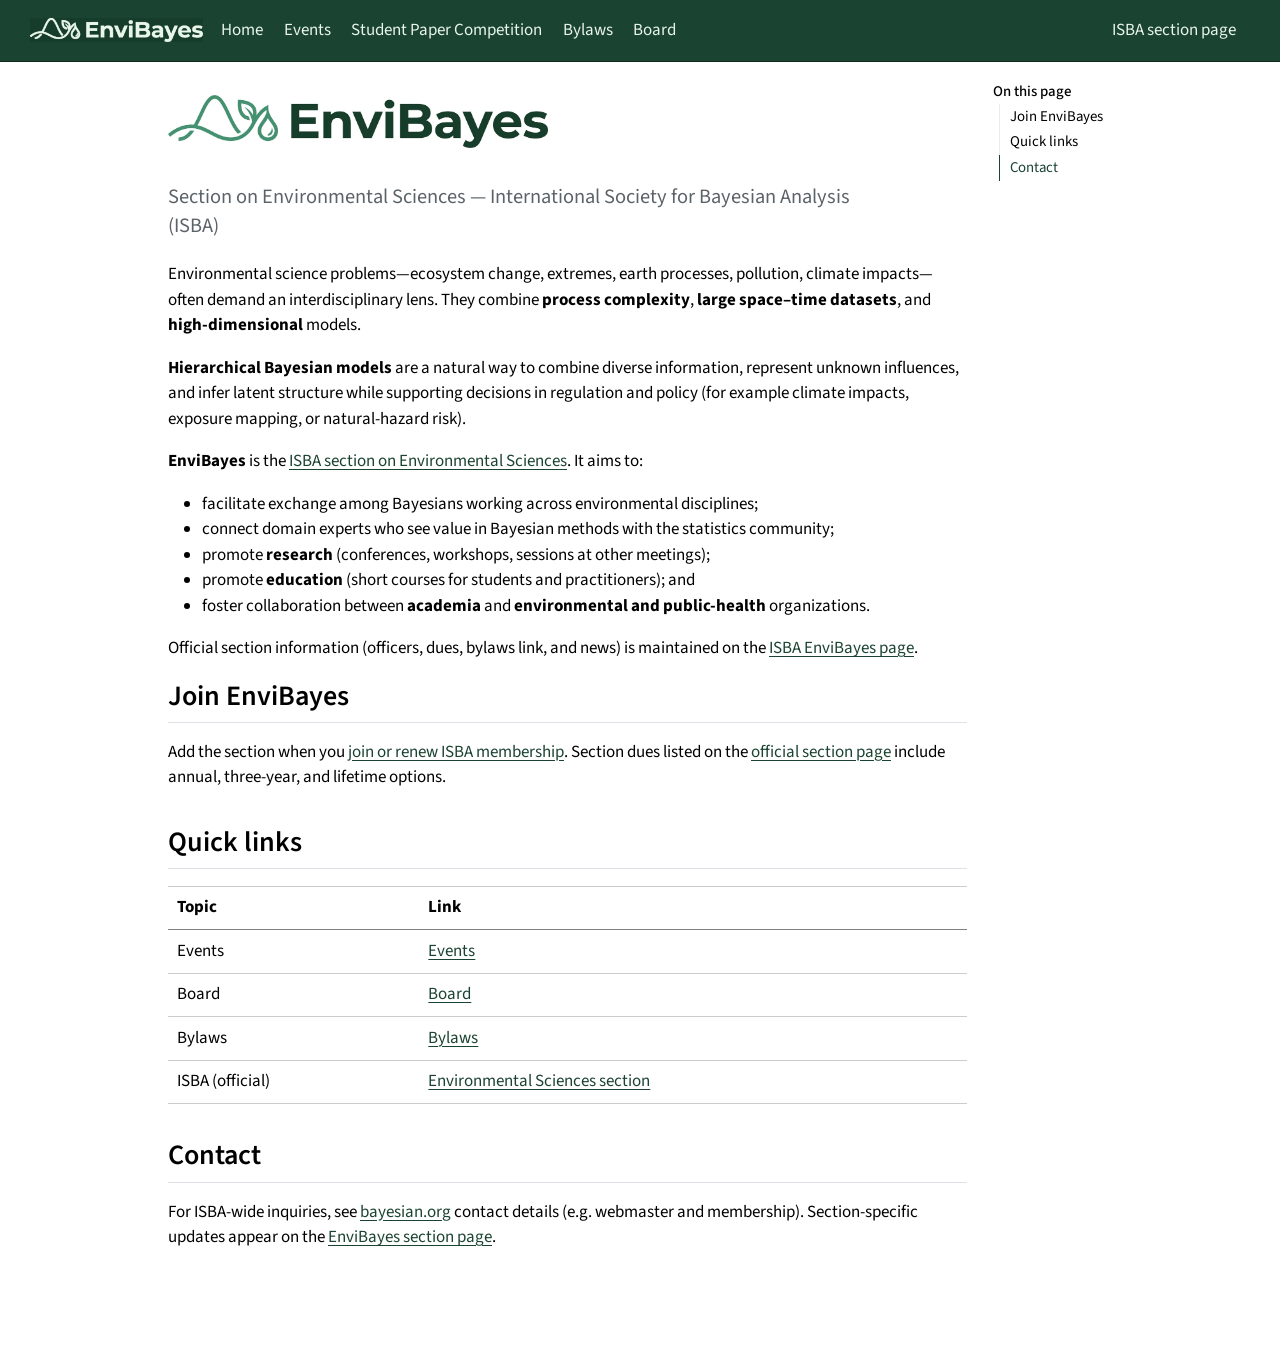
==== index.html @ 85065f36 "Built site for gh-pages" ====
<!DOCTYPE html>
<html xmlns="http://www.w3.org/1999/xhtml" lang="en" xml:lang="en"><head>

<meta charset="utf-8">
<meta name="generator" content="quarto-1.7.28">

<meta name="viewport" content="width=device-width, initial-scale=1.0, user-scalable=yes">


<title>EnviBayes</title>
<style>
code{white-space: pre-wrap;}
span.smallcaps{font-variant: small-caps;}
div.columns{display: flex; gap: min(4vw, 1.5em);}
div.column{flex: auto; overflow-x: auto;}
div.hanging-indent{margin-left: 1.5em; text-indent: -1.5em;}
ul.task-list{list-style: none;}
ul.task-list li input[type="checkbox"] {
  width: 0.8em;
  margin: 0 0.8em 0.2em -1em; /* quarto-specific, see https://github.com/quarto-dev/quarto-cli/issues/4556 */ 
  vertical-align: middle;
}
</style>


<script src="site_libs/quarto-nav/quarto-nav.js"></script>
<script src="site_libs/quarto-nav/headroom.min.js"></script>
<script src="site_libs/clipboard/clipboard.min.js"></script>
<script src="site_libs/quarto-search/autocomplete.umd.js"></script>
<script src="site_libs/quarto-search/fuse.min.js"></script>
<script src="site_libs/quarto-search/quarto-search.js"></script>
<meta name="quarto:offset" content="./">
<script src="site_libs/quarto-html/quarto.js" type="module"></script>
<script src="site_libs/quarto-html/tabsets/tabsets.js" type="module"></script>
<script src="site_libs/quarto-html/popper.min.js"></script>
<script src="site_libs/quarto-html/tippy.umd.min.js"></script>
<script src="site_libs/quarto-html/anchor.min.js"></script>
<link href="site_libs/quarto-html/tippy.css" rel="stylesheet">
<link href="site_libs/quarto-html/quarto-syntax-highlighting-b719d3d4935f2b08311a76135e2bf442.css" rel="stylesheet" id="quarto-text-highlighting-styles">
<script src="site_libs/bootstrap/bootstrap.min.js"></script>
<link href="site_libs/bootstrap/bootstrap-icons.css" rel="stylesheet">
<link href="site_libs/bootstrap/bootstrap-a365754ff682dc7c81686b15ab3c88bd.min.css" rel="stylesheet" append-hash="true" id="quarto-bootstrap" data-mode="light">
<script id="quarto-search-options" type="application/json">{
  "location": "navbar",
  "copy-button": false,
  "collapse-after": 3,
  "panel-placement": "end",
  "type": "overlay",
  "limit": 50,
  "keyboard-shortcut": [
    "f",
    "/",
    "s"
  ],
  "show-item-context": false,
  "language": {
    "search-no-results-text": "No results",
    "search-matching-documents-text": "matching documents",
    "search-copy-link-title": "Copy link to search",
    "search-hide-matches-text": "Hide additional matches",
    "search-more-match-text": "more match in this document",
    "search-more-matches-text": "more matches in this document",
    "search-clear-button-title": "Clear",
    "search-text-placeholder": "",
    "search-detached-cancel-button-title": "Cancel",
    "search-submit-button-title": "Submit",
    "search-label": "Search"
  }
}</script>


</head>

<body class="nav-fixed page-home-logo quarto-light">

<div id="quarto-search-results"></div>
  <header id="quarto-header" class="headroom fixed-top">
    <nav class="navbar navbar-expand-lg " data-bs-theme="dark">
      <div class="navbar-container container-fluid">
      <div class="navbar-brand-container mx-auto">
    <a href="./index.html" class="navbar-brand navbar-brand-logo">
    <img src="./EnviBayes_Logo_navbar.png" alt="EnviBayes" class="navbar-logo">
    </a>
  </div>
            <div id="quarto-search" class="" title="Search"></div>
          <button class="navbar-toggler" type="button" data-bs-toggle="collapse" data-bs-target="#navbarCollapse" aria-controls="navbarCollapse" role="menu" aria-expanded="false" aria-label="Toggle navigation" onclick="if (window.quartoToggleHeadroom) { window.quartoToggleHeadroom(); }">
  <span class="navbar-toggler-icon"></span>
</button>
          <div class="collapse navbar-collapse" id="navbarCollapse">
            <ul class="navbar-nav navbar-nav-scroll me-auto">
  <li class="nav-item">
    <a class="nav-link active" href="./index.html" aria-current="page"> 
<span class="menu-text">Home</span></a>
  </li>  
  <li class="nav-item">
    <a class="nav-link" href="./events.html"> 
<span class="menu-text">Events</span></a>
  </li>  
  <li class="nav-item">
    <a class="nav-link" href="./student-paper-competition.html"> 
<span class="menu-text">Student Paper Competition</span></a>
  </li>  
  <li class="nav-item">
    <a class="nav-link" href="./bylaws.html"> 
<span class="menu-text">Bylaws</span></a>
  </li>  
  <li class="nav-item">
    <a class="nav-link" href="./board.html"> 
<span class="menu-text">Board</span></a>
  </li>  
</ul>
            <ul class="navbar-nav navbar-nav-scroll ms-auto">
  <li class="nav-item">
    <a class="nav-link" href="https://bayesian.org/sectionschapters/environmental-sciences/"> <i class="bi bi-globe" role="img">
</i> 
<span class="menu-text">ISBA section page</span></a>
  </li>  
</ul>
          </div> <!-- /navcollapse -->
            <div class="quarto-navbar-tools">
</div>
      </div> <!-- /container-fluid -->
    </nav>
</header>
<!-- content -->
<div id="quarto-content" class="quarto-container page-columns page-rows-contents page-layout-article page-navbar">
<!-- sidebar -->
<!-- margin-sidebar -->
    <div id="quarto-margin-sidebar" class="sidebar margin-sidebar">
        <nav id="TOC" role="doc-toc" class="toc-active">
    <h2 id="toc-title">On this page</h2>
   
  <ul>
  <li><a href="#join-envibayes" id="toc-join-envibayes" class="nav-link active" data-scroll-target="#join-envibayes">Join EnviBayes</a></li>
  <li><a href="#quick-links" id="toc-quick-links" class="nav-link" data-scroll-target="#quick-links">Quick links</a></li>
  <li><a href="#contact" id="toc-contact" class="nav-link" data-scroll-target="#contact">Contact</a></li>
  </ul>
</nav>
    </div>
<!-- main -->
<main class="content" id="quarto-document-content">

<header id="title-block-header" class="quarto-title-block default">
<div class="quarto-title">
<h1 class="title">EnviBayes</h1>
</div>



<div class="quarto-title-meta">

    
  
    
  </div>
  


</header>


<div class="quarto-figure quarto-figure-left">
<figure class="figure">
<p><img src="EnviBayes_Logo.png" class="img-fluid quarto-figure quarto-figure-left figure-img" alt="EnviBayes" width="380"></p>
</figure>
</div>
<h1 class="visually-hidden">
EnviBayes
</h1>
<div class="home-subtitle">
<p>Section on Environmental Sciences — International Society for Bayesian Analysis (ISBA)</p>
</div>
<p>Environmental science problems—ecosystem change, extremes, earth processes, pollution, climate impacts—often demand an interdisciplinary lens. They combine <strong>process complexity</strong>, <strong>large space–time datasets</strong>, and <strong>high-dimensional</strong> models.</p>
<p><strong>Hierarchical Bayesian models</strong> are a natural way to combine diverse information, represent unknown influences, and infer latent structure while supporting decisions in regulation and policy (for example climate impacts, exposure mapping, or natural-hazard risk).</p>
<p><strong>EnviBayes</strong> is the <a href="https://bayesian.org/sectionschapters/environmental-sciences/">ISBA section on Environmental Sciences</a>. It aims to:</p>
<ul>
<li>facilitate exchange among Bayesians working across environmental disciplines;</li>
<li>connect domain experts who see value in Bayesian methods with the statistics community;</li>
<li>promote <strong>research</strong> (conferences, workshops, sessions at other meetings);</li>
<li>promote <strong>education</strong> (short courses for students and practitioners); and</li>
<li>foster collaboration between <strong>academia</strong> and <strong>environmental and public-health</strong> organizations.</li>
</ul>
<p>Official section information (officers, dues, bylaws link, and news) is maintained on the <a href="https://bayesian.org/sectionschapters/environmental-sciences/">ISBA EnviBayes page</a>.</p>
<section id="join-envibayes" class="level2">
<h2 class="anchored" data-anchor-id="join-envibayes">Join EnviBayes</h2>
<p>Add the section when you <a href="https://bayesian.org/membership-2/joinrenew/">join or renew ISBA membership</a>. Section dues listed on the <a href="https://bayesian.org/sectionschapters/environmental-sciences/">official section page</a> include annual, three-year, and lifetime options.</p>
</section>
<section id="quick-links" class="level2">
<h2 class="anchored" data-anchor-id="quick-links">Quick links</h2>
<table class="caption-top table">
<thead>
<tr class="header">
<th>Topic</th>
<th>Link</th>
</tr>
</thead>
<tbody>
<tr class="odd">
<td>Events</td>
<td><a href="./events.html">Events</a></td>
</tr>
<tr class="even">
<td>Board</td>
<td><a href="./board.html">Board</a></td>
</tr>
<tr class="odd">
<td>Bylaws</td>
<td><a href="./bylaws.html">Bylaws</a></td>
</tr>
<tr class="even">
<td>ISBA (official)</td>
<td><a href="https://bayesian.org/sectionschapters/environmental-sciences/">Environmental Sciences section</a></td>
</tr>
</tbody>
</table>
</section>
<section id="contact" class="level2">
<h2 class="anchored" data-anchor-id="contact">Contact</h2>
<p>For ISBA-wide inquiries, see <a href="https://bayesian.org/">bayesian.org</a> contact details (e.g.&nbsp;webmaster and membership). Section-specific updates appear on the <a href="https://bayesian.org/sectionschapters/environmental-sciences/">EnviBayes section page</a>.</p>


</section>

</main> <!-- /main -->
<script id="quarto-html-after-body" type="application/javascript">
  window.document.addEventListener("DOMContentLoaded", function (event) {
    const icon = "";
    const anchorJS = new window.AnchorJS();
    anchorJS.options = {
      placement: 'right',
      icon: icon
    };
    anchorJS.add('.anchored');
    const isCodeAnnotation = (el) => {
      for (const clz of el.classList) {
        if (clz.startsWith('code-annotation-')) {                     
          return true;
        }
      }
      return false;
    }
    const onCopySuccess = function(e) {
      // button target
      const button = e.trigger;
      // don't keep focus
      button.blur();
      // flash "checked"
      button.classList.add('code-copy-button-checked');
      var currentTitle = button.getAttribute("title");
      button.setAttribute("title", "Copied!");
      let tooltip;
      if (window.bootstrap) {
        button.setAttribute("data-bs-toggle", "tooltip");
        button.setAttribute("data-bs-placement", "left");
        button.setAttribute("data-bs-title", "Copied!");
        tooltip = new bootstrap.Tooltip(button, 
          { trigger: "manual", 
            customClass: "code-copy-button-tooltip",
            offset: [0, -8]});
        tooltip.show();    
      }
      setTimeout(function() {
        if (tooltip) {
          tooltip.hide();
          button.removeAttribute("data-bs-title");
          button.removeAttribute("data-bs-toggle");
          button.removeAttribute("data-bs-placement");
        }
        button.setAttribute("title", currentTitle);
        button.classList.remove('code-copy-button-checked');
      }, 1000);
      // clear code selection
      e.clearSelection();
    }
    const getTextToCopy = function(trigger) {
        const codeEl = trigger.previousElementSibling.cloneNode(true);
        for (const childEl of codeEl.children) {
          if (isCodeAnnotation(childEl)) {
            childEl.remove();
          }
        }
        return codeEl.innerText;
    }
    const clipboard = new window.ClipboardJS('.code-copy-button:not([data-in-quarto-modal])', {
      text: getTextToCopy
    });
    clipboard.on('success', onCopySuccess);
    if (window.document.getElementById('quarto-embedded-source-code-modal')) {
      const clipboardModal = new window.ClipboardJS('.code-copy-button[data-in-quarto-modal]', {
        text: getTextToCopy,
        container: window.document.getElementById('quarto-embedded-source-code-modal')
      });
      clipboardModal.on('success', onCopySuccess);
    }
      var localhostRegex = new RegExp(/^(?:http|https):\/\/localhost\:?[0-9]*\//);
      var mailtoRegex = new RegExp(/^mailto:/);
        var filterRegex = new RegExp('/' + window.location.host + '/');
      var isInternal = (href) => {
          return filterRegex.test(href) || localhostRegex.test(href) || mailtoRegex.test(href);
      }
      // Inspect non-navigation links and adorn them if external
     var links = window.document.querySelectorAll('a[href]:not(.nav-link):not(.navbar-brand):not(.toc-action):not(.sidebar-link):not(.sidebar-item-toggle):not(.pagination-link):not(.no-external):not([aria-hidden]):not(.dropdown-item):not(.quarto-navigation-tool):not(.about-link)');
      for (var i=0; i<links.length; i++) {
        const link = links[i];
        if (!isInternal(link.href)) {
          // undo the damage that might have been done by quarto-nav.js in the case of
          // links that we want to consider external
          if (link.dataset.originalHref !== undefined) {
            link.href = link.dataset.originalHref;
          }
            // target, if specified
            link.setAttribute("target", "_blank");
            if (link.getAttribute("rel") === null) {
              link.setAttribute("rel", "noopener");
            }
        }
      }
    function tippyHover(el, contentFn, onTriggerFn, onUntriggerFn) {
      const config = {
        allowHTML: true,
        maxWidth: 500,
        delay: 100,
        arrow: false,
        appendTo: function(el) {
            return el.parentElement;
        },
        interactive: true,
        interactiveBorder: 10,
        theme: 'quarto',
        placement: 'bottom-start',
      };
      if (contentFn) {
        config.content = contentFn;
      }
      if (onTriggerFn) {
        config.onTrigger = onTriggerFn;
      }
      if (onUntriggerFn) {
        config.onUntrigger = onUntriggerFn;
      }
      window.tippy(el, config); 
    }
    const noterefs = window.document.querySelectorAll('a[role="doc-noteref"]');
    for (var i=0; i<noterefs.length; i++) {
      const ref = noterefs[i];
      tippyHover(ref, function() {
        // use id or data attribute instead here
        let href = ref.getAttribute('data-footnote-href') || ref.getAttribute('href');
        try { href = new URL(href).hash; } catch {}
        const id = href.replace(/^#\/?/, "");
        const note = window.document.getElementById(id);
        if (note) {
          return note.innerHTML;
        } else {
          return "";
        }
      });
    }
    const xrefs = window.document.querySelectorAll('a.quarto-xref');
    const processXRef = (id, note) => {
      // Strip column container classes
      const stripColumnClz = (el) => {
        el.classList.remove("page-full", "page-columns");
        if (el.children) {
          for (const child of el.children) {
            stripColumnClz(child);
          }
        }
      }
      stripColumnClz(note)
      if (id === null || id.startsWith('sec-')) {
        // Special case sections, only their first couple elements
        const container = document.createElement("div");
        if (note.children && note.children.length > 2) {
          container.appendChild(note.children[0].cloneNode(true));
          for (let i = 1; i < note.children.length; i++) {
            const child = note.children[i];
            if (child.tagName === "P" && child.innerText === "") {
              continue;
            } else {
              container.appendChild(child.cloneNode(true));
              break;
            }
          }
          if (window.Quarto?.typesetMath) {
            window.Quarto.typesetMath(container);
          }
          return container.innerHTML
        } else {
          if (window.Quarto?.typesetMath) {
            window.Quarto.typesetMath(note);
          }
          return note.innerHTML;
        }
      } else {
        // Remove any anchor links if they are present
        const anchorLink = note.querySelector('a.anchorjs-link');
        if (anchorLink) {
          anchorLink.remove();
        }
        if (window.Quarto?.typesetMath) {
          window.Quarto.typesetMath(note);
        }
        if (note.classList.contains("callout")) {
          return note.outerHTML;
        } else {
          return note.innerHTML;
        }
      }
    }
    for (var i=0; i<xrefs.length; i++) {
      const xref = xrefs[i];
      tippyHover(xref, undefined, function(instance) {
        instance.disable();
        let url = xref.getAttribute('href');
        let hash = undefined; 
        if (url.startsWith('#')) {
          hash = url;
        } else {
          try { hash = new URL(url).hash; } catch {}
        }
        if (hash) {
          const id = hash.replace(/^#\/?/, "");
          const note = window.document.getElementById(id);
          if (note !== null) {
            try {
              const html = processXRef(id, note.cloneNode(true));
              instance.setContent(html);
            } finally {
              instance.enable();
              instance.show();
            }
          } else {
            // See if we can fetch this
            fetch(url.split('#')[0])
            .then(res => res.text())
            .then(html => {
              const parser = new DOMParser();
              const htmlDoc = parser.parseFromString(html, "text/html");
              const note = htmlDoc.getElementById(id);
              if (note !== null) {
                const html = processXRef(id, note);
                instance.setContent(html);
              } 
            }).finally(() => {
              instance.enable();
              instance.show();
            });
          }
        } else {
          // See if we can fetch a full url (with no hash to target)
          // This is a special case and we should probably do some content thinning / targeting
          fetch(url)
          .then(res => res.text())
          .then(html => {
            const parser = new DOMParser();
            const htmlDoc = parser.parseFromString(html, "text/html");
            const note = htmlDoc.querySelector('main.content');
            if (note !== null) {
              // This should only happen for chapter cross references
              // (since there is no id in the URL)
              // remove the first header
              if (note.children.length > 0 && note.children[0].tagName === "HEADER") {
                note.children[0].remove();
              }
              const html = processXRef(null, note);
              instance.setContent(html);
            } 
          }).finally(() => {
            instance.enable();
            instance.show();
          });
        }
      }, function(instance) {
      });
    }
        let selectedAnnoteEl;
        const selectorForAnnotation = ( cell, annotation) => {
          let cellAttr = 'data-code-cell="' + cell + '"';
          let lineAttr = 'data-code-annotation="' +  annotation + '"';
          const selector = 'span[' + cellAttr + '][' + lineAttr + ']';
          return selector;
        }
        const selectCodeLines = (annoteEl) => {
          const doc = window.document;
          const targetCell = annoteEl.getAttribute("data-target-cell");
          const targetAnnotation = annoteEl.getAttribute("data-target-annotation");
          const annoteSpan = window.document.querySelector(selectorForAnnotation(targetCell, targetAnnotation));
          const lines = annoteSpan.getAttribute("data-code-lines").split(",");
          const lineIds = lines.map((line) => {
            return targetCell + "-" + line;
          })
          let top = null;
          let height = null;
          let parent = null;
          if (lineIds.length > 0) {
              //compute the position of the single el (top and bottom and make a div)
              const el = window.document.getElementById(lineIds[0]);
              top = el.offsetTop;
              height = el.offsetHeight;
              parent = el.parentElement.parentElement;
            if (lineIds.length > 1) {
              const lastEl = window.document.getElementById(lineIds[lineIds.length - 1]);
              const bottom = lastEl.offsetTop + lastEl.offsetHeight;
              height = bottom - top;
            }
            if (top !== null && height !== null && parent !== null) {
              // cook up a div (if necessary) and position it 
              let div = window.document.getElementById("code-annotation-line-highlight");
              if (div === null) {
                div = window.document.createElement("div");
                div.setAttribute("id", "code-annotation-line-highlight");
                div.style.position = 'absolute';
                parent.appendChild(div);
              }
              div.style.top = top - 2 + "px";
              div.style.height = height + 4 + "px";
              div.style.left = 0;
              let gutterDiv = window.document.getElementById("code-annotation-line-highlight-gutter");
              if (gutterDiv === null) {
                gutterDiv = window.document.createElement("div");
                gutterDiv.setAttribute("id", "code-annotation-line-highlight-gutter");
                gutterDiv.style.position = 'absolute';
                const codeCell = window.document.getElementById(targetCell);
                const gutter = codeCell.querySelector('.code-annotation-gutter');
                gutter.appendChild(gutterDiv);
              }
              gutterDiv.style.top = top - 2 + "px";
              gutterDiv.style.height = height + 4 + "px";
            }
            selectedAnnoteEl = annoteEl;
          }
        };
        const unselectCodeLines = () => {
          const elementsIds = ["code-annotation-line-highlight", "code-annotation-line-highlight-gutter"];
          elementsIds.forEach((elId) => {
            const div = window.document.getElementById(elId);
            if (div) {
              div.remove();
            }
          });
          selectedAnnoteEl = undefined;
        };
          // Handle positioning of the toggle
      window.addEventListener(
        "resize",
        throttle(() => {
          elRect = undefined;
          if (selectedAnnoteEl) {
            selectCodeLines(selectedAnnoteEl);
          }
        }, 10)
      );
      function throttle(fn, ms) {
      let throttle = false;
      let timer;
        return (...args) => {
          if(!throttle) { // first call gets through
              fn.apply(this, args);
              throttle = true;
          } else { // all the others get throttled
              if(timer) clearTimeout(timer); // cancel #2
              timer = setTimeout(() => {
                fn.apply(this, args);
                timer = throttle = false;
              }, ms);
          }
        };
      }
        // Attach click handler to the DT
        const annoteDls = window.document.querySelectorAll('dt[data-target-cell]');
        for (const annoteDlNode of annoteDls) {
          annoteDlNode.addEventListener('click', (event) => {
            const clickedEl = event.target;
            if (clickedEl !== selectedAnnoteEl) {
              unselectCodeLines();
              const activeEl = window.document.querySelector('dt[data-target-cell].code-annotation-active');
              if (activeEl) {
                activeEl.classList.remove('code-annotation-active');
              }
              selectCodeLines(clickedEl);
              clickedEl.classList.add('code-annotation-active');
            } else {
              // Unselect the line
              unselectCodeLines();
              clickedEl.classList.remove('code-annotation-active');
            }
          });
        }
    const findCites = (el) => {
      const parentEl = el.parentElement;
      if (parentEl) {
        const cites = parentEl.dataset.cites;
        if (cites) {
          return {
            el,
            cites: cites.split(' ')
          };
        } else {
          return findCites(el.parentElement)
        }
      } else {
        return undefined;
      }
    };
    var bibliorefs = window.document.querySelectorAll('a[role="doc-biblioref"]');
    for (var i=0; i<bibliorefs.length; i++) {
      const ref = bibliorefs[i];
      const citeInfo = findCites(ref);
      if (citeInfo) {
        tippyHover(citeInfo.el, function() {
          var popup = window.document.createElement('div');
          citeInfo.cites.forEach(function(cite) {
            var citeDiv = window.document.createElement('div');
            citeDiv.classList.add('hanging-indent');
            citeDiv.classList.add('csl-entry');
            var biblioDiv = window.document.getElementById('ref-' + cite);
            if (biblioDiv) {
              citeDiv.innerHTML = biblioDiv.innerHTML;
            }
            popup.appendChild(citeDiv);
          });
          return popup.innerHTML;
        });
      }
    }
  });
  </script>
</div> <!-- /content -->




</body></html>
---- site_libs/quarto-html/tippy.css ----
.tippy-box[data-animation=fade][data-state=hidden]{opacity:0}[data-tippy-root]{max-width:calc(100vw - 10px)}.tippy-box{position:relative;background-color:#333;color:#fff;border-radius:4px;font-size:14px;line-height:1.4;white-space:normal;outline:0;transition-property:transform,visibility,opacity}.tippy-box[data-placement^=top]>.tippy-arrow{bottom:0}.tippy-box[data-placement^=top]>.tippy-arrow:before{bottom:-7px;left:0;border-width:8px 8px 0;border-top-color:initial;transform-origin:center top}.tippy-box[data-placement^=bottom]>.tippy-arrow{top:0}.tippy-box[data-placement^=bottom]>.tippy-arrow:before{top:-7px;left:0;border-width:0 8px 8px;border-bottom-color:initial;transform-origin:center bottom}.tippy-box[data-placement^=left]>.tippy-arrow{right:0}.tippy-box[data-placement^=left]>.tippy-arrow:before{border-width:8px 0 8px 8px;border-left-color:initial;right:-7px;transform-origin:center left}.tippy-box[data-placement^=right]>.tippy-arrow{left:0}.tippy-box[data-placement^=right]>.tippy-arrow:before{left:-7px;border-width:8px 8px 8px 0;border-right-color:initial;transform-origin:center right}.tippy-box[data-inertia][data-state=visible]{transition-timing-function:cubic-bezier(.54,1.5,.38,1.11)}.tippy-arrow{width:16px;height:16px;color:#333}.tippy-arrow:before{content:"";position:absolute;border-color:transparent;border-style:solid}.tippy-content{position:relative;padding:5px 9px;z-index:1}
---- site_libs/quarto-html/quarto-syntax-highlighting-b719d3d4935f2b08311a76135e2bf442.css ----
/* quarto syntax highlight colors */
:root {
  --quarto-hl-ot-color: #003B4F;
  --quarto-hl-at-color: #657422;
  --quarto-hl-ss-color: #20794D;
  --quarto-hl-an-color: #5E5E5E;
  --quarto-hl-fu-color: #4758AB;
  --quarto-hl-st-color: #20794D;
  --quarto-hl-cf-color: #003B4F;
  --quarto-hl-op-color: #5E5E5E;
  --quarto-hl-er-color: #AD0000;
  --quarto-hl-bn-color: #AD0000;
  --quarto-hl-al-color: #AD0000;
  --quarto-hl-va-color: #111111;
  --quarto-hl-bu-color: inherit;
  --quarto-hl-ex-color: inherit;
  --quarto-hl-pp-color: #AD0000;
  --quarto-hl-in-color: #5E5E5E;
  --quarto-hl-vs-color: #20794D;
  --quarto-hl-wa-color: #5E5E5E;
  --quarto-hl-do-color: #5E5E5E;
  --quarto-hl-im-color: #00769E;
  --quarto-hl-ch-color: #20794D;
  --quarto-hl-dt-color: #AD0000;
  --quarto-hl-fl-color: #AD0000;
  --quarto-hl-co-color: #5E5E5E;
  --quarto-hl-cv-color: #5E5E5E;
  --quarto-hl-cn-color: #8f5902;
  --quarto-hl-sc-color: #5E5E5E;
  --quarto-hl-dv-color: #AD0000;
  --quarto-hl-kw-color: #003B4F;
}

/* other quarto variables */
:root {
  --quarto-font-monospace: SFMono-Regular, Menlo, Monaco, Consolas, "Liberation Mono", "Courier New", monospace;
}

/* syntax highlight based on Pandoc's rules */
pre > code.sourceCode > span {
  color: #003B4F;
}

code.sourceCode > span {
  color: #003B4F;
}

div.sourceCode,
div.sourceCode pre.sourceCode {
  color: #003B4F;
}

/* Normal */
code span {
  color: #003B4F;
}

/* Alert */
code span.al {
  color: #AD0000;
  font-style: inherit;
}

/* Annotation */
code span.an {
  color: #5E5E5E;
  font-style: inherit;
}

/* Attribute */
code span.at {
  color: #657422;
  font-style: inherit;
}

/* BaseN */
code span.bn {
  color: #AD0000;
  font-style: inherit;
}

/* BuiltIn */
code span.bu {
  font-style: inherit;
}

/* ControlFlow */
code span.cf {
  color: #003B4F;
  font-weight: bold;
  font-style: inherit;
}

/* Char */
code span.ch {
  color: #20794D;
  font-style: inherit;
}

/* Constant */
code span.cn {
  color: #8f5902;
  font-style: inherit;
}

/* Comment */
code span.co {
  color: #5E5E5E;
  font-style: inherit;
}

/* CommentVar */
code span.cv {
  color: #5E5E5E;
  font-style: italic;
}

/* Documentation */
code span.do {
  color: #5E5E5E;
  font-style: italic;
}

/* DataType */
code span.dt {
  color: #AD0000;
  font-style: inherit;
}

/* DecVal */
code span.dv {
  color: #AD0000;
  font-style: inherit;
}

/* Error */
code span.er {
  color: #AD0000;
  font-style: inherit;
}

/* Extension */
code span.ex {
  font-style: inherit;
}

/* Float */
code span.fl {
  color: #AD0000;
  font-style: inherit;
}

/* Function */
code span.fu {
  color: #4758AB;
  font-style: inherit;
}

/* Import */
code span.im {
  color: #00769E;
  font-style: inherit;
}

/* Information */
code span.in {
  color: #5E5E5E;
  font-style: inherit;
}

/* Keyword */
code span.kw {
  color: #003B4F;
  font-weight: bold;
  font-style: inherit;
}

/* Operator */
code span.op {
  color: #5E5E5E;
  font-style: inherit;
}

/* Other */
code span.ot {
  color: #003B4F;
  font-style: inherit;
}

/* Preprocessor */
code span.pp {
  color: #AD0000;
  font-style: inherit;
}

/* SpecialChar */
code span.sc {
  color: #5E5E5E;
  font-style: inherit;
}

/* SpecialString */
code span.ss {
  color: #20794D;
  font-style: inherit;
}

/* String */
code span.st {
  color: #20794D;
  font-style: inherit;
}

/* Variable */
code span.va {
  color: #111111;
  font-style: inherit;
}

/* VerbatimString */
code span.vs {
  color: #20794D;
  font-style: inherit;
}

/* Warning */
code span.wa {
  color: #5E5E5E;
  font-style: italic;
}

.prevent-inlining {
  content: "</";
}

/*# sourceMappingURL=140c595fe8c061389dc70b4cc739786f.css.map */
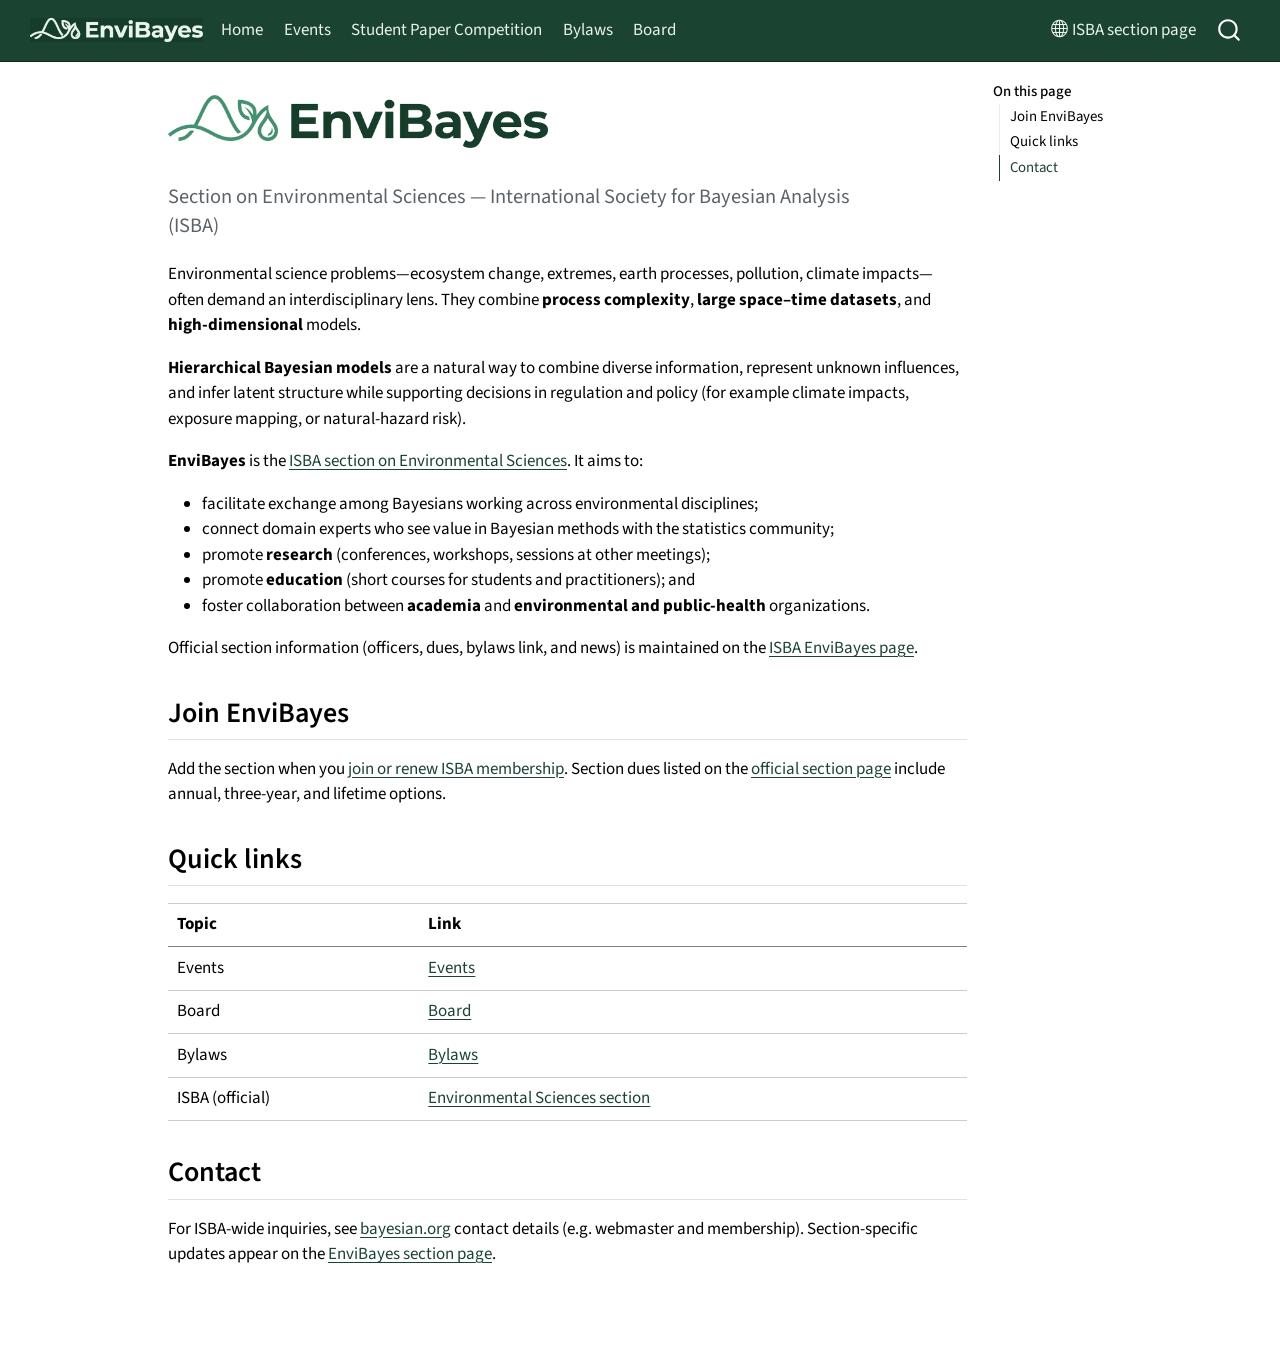
==== commit edf91081: "Built site for gh-pages" ====
--- a/index.html
+++ b/index.html
@@ -2,13 +2,16 @@
 <html xmlns="http://www.w3.org/1999/xhtml" lang="en" xml:lang="en"><head>
 
 <meta charset="utf-8">
-<meta name="generator" content="quarto-1.7.28">
+<meta name="generator" content="quarto-1.9.38">
 
 <meta name="viewport" content="width=device-width, initial-scale=1.0, user-scalable=yes">
 
 
 <title>EnviBayes</title>
 <style>
+/* Default styles provided by pandoc.
+** See https://pandoc.org/MANUAL.html#variables-for-html for config info.
+*/
 code{white-space: pre-wrap;}
 span.smallcaps{font-variant: small-caps;}
 div.columns{display: flex; gap: min(4vw, 1.5em);}
@@ -36,10 +39,10 @@
 <script src="site_libs/quarto-html/tippy.umd.min.js"></script>
 <script src="site_libs/quarto-html/anchor.min.js"></script>
 <link href="site_libs/quarto-html/tippy.css" rel="stylesheet">
-<link href="site_libs/quarto-html/quarto-syntax-highlighting-b719d3d4935f2b08311a76135e2bf442.css" rel="stylesheet" id="quarto-text-highlighting-styles">
+<link href="site_libs/quarto-html/quarto-syntax-highlighting-15634bcf2e68342d4ad2dfa704d543f6.css" rel="stylesheet" id="quarto-text-highlighting-styles">
 <script src="site_libs/bootstrap/bootstrap.min.js"></script>
 <link href="site_libs/bootstrap/bootstrap-icons.css" rel="stylesheet">
-<link href="site_libs/bootstrap/bootstrap-a365754ff682dc7c81686b15ab3c88bd.min.css" rel="stylesheet" append-hash="true" id="quarto-bootstrap" data-mode="light">
+<link href="site_libs/bootstrap/bootstrap-d171f620b114732434376a3f0c003dac.min.css" rel="stylesheet" append-hash="true" id="quarto-bootstrap" data-mode="light">
 <script id="quarto-search-options" type="application/json">{
   "location": "navbar",
   "copy-button": false,
@@ -79,7 +82,8 @@
       <div class="navbar-container container-fluid">
       <div class="navbar-brand-container mx-auto">
     <a href="./index.html" class="navbar-brand navbar-brand-logo">
-    <img src="./EnviBayes_Logo_navbar.png" alt="EnviBayes" class="navbar-logo">
+    <img src="./EnviBayes_Logo_navbar.png" alt="EnviBayes" class="navbar-logo light-content">
+    <img src="./EnviBayes_Logo_navbar.png" alt="EnviBayes" class="navbar-logo dark-content">
     </a>
   </div>
             <div id="quarto-search" class="" title="Search"></div>
@@ -273,13 +277,14 @@
       e.clearSelection();
     }
     const getTextToCopy = function(trigger) {
-        const codeEl = trigger.previousElementSibling.cloneNode(true);
-        for (const childEl of codeEl.children) {
-          if (isCodeAnnotation(childEl)) {
-            childEl.remove();
-          }
-        }
-        return codeEl.innerText;
+      const outerScaffold = trigger.parentElement.cloneNode(true);
+      const codeEl = outerScaffold.querySelector('code');
+      for (const childEl of codeEl.children) {
+        if (isCodeAnnotation(childEl)) {
+          childEl.remove();
+        }
+      }
+      return codeEl.innerText;
     }
     const clipboard = new window.ClipboardJS('.code-copy-button:not([data-in-quarto-modal])', {
       text: getTextToCopy
@@ -294,7 +299,7 @@
     }
       var localhostRegex = new RegExp(/^(?:http|https):\/\/localhost\:?[0-9]*\//);
       var mailtoRegex = new RegExp(/^mailto:/);
-        var filterRegex = new RegExp('/' + window.location.host + '/');
+        var filterRegex = new RegExp("https:\/\/EnviBayes-ISBA\.github\.io\/");
       var isInternal = (href) => {
           return filterRegex.test(href) || localhostRegex.test(href) || mailtoRegex.test(href);
       }
--- a/site_libs/quarto-html/quarto-syntax-highlighting-15634bcf2e68342d4ad2dfa704d543f6.css
+++ b/site_libs/quarto-html/quarto-syntax-highlighting-15634bcf2e68342d4ad2dfa704d543f6.css
@@ -0,0 +1,236 @@
+/* quarto syntax highlight colors */
+:root {
+  --quarto-hl-ot-color: #003B4F;
+  --quarto-hl-at-color: #657422;
+  --quarto-hl-ss-color: #20794D;
+  --quarto-hl-an-color: #5E5E5E;
+  --quarto-hl-fu-color: #4758AB;
+  --quarto-hl-st-color: #20794D;
+  --quarto-hl-cf-color: #003B4F;
+  --quarto-hl-op-color: #5E5E5E;
+  --quarto-hl-er-color: #AD0000;
+  --quarto-hl-bn-color: #AD0000;
+  --quarto-hl-al-color: #AD0000;
+  --quarto-hl-va-color: #111111;
+  --quarto-hl-bu-color: inherit;
+  --quarto-hl-ex-color: inherit;
+  --quarto-hl-pp-color: #AD0000;
+  --quarto-hl-in-color: #5E5E5E;
+  --quarto-hl-vs-color: #20794D;
+  --quarto-hl-wa-color: #5E5E5E;
+  --quarto-hl-do-color: #5E5E5E;
+  --quarto-hl-im-color: #00769E;
+  --quarto-hl-ch-color: #20794D;
+  --quarto-hl-dt-color: #AD0000;
+  --quarto-hl-fl-color: #AD0000;
+  --quarto-hl-co-color: #5E5E5E;
+  --quarto-hl-cv-color: #5E5E5E;
+  --quarto-hl-cn-color: #8f5902;
+  --quarto-hl-sc-color: #5E5E5E;
+  --quarto-hl-dv-color: #AD0000;
+  --quarto-hl-kw-color: #003B4F;
+}
+
+/* other quarto variables */
+:root {
+  --quarto-font-monospace: SFMono-Regular, Menlo, Monaco, Consolas, "Liberation Mono", "Courier New", monospace;
+}
+
+/* syntax highlight based on Pandoc's rules */
+pre > code.sourceCode > span {
+  color: #003B4F;
+}
+
+code.sourceCode > span {
+  color: #003B4F;
+}
+
+div.sourceCode,
+div.sourceCode pre.sourceCode {
+  color: #003B4F;
+}
+
+/* Normal */
+code span {
+  color: #003B4F;
+}
+
+/* Alert */
+code span.al {
+  color: #AD0000;
+  font-style: inherit;
+}
+
+/* Annotation */
+code span.an {
+  color: #5E5E5E;
+  font-style: inherit;
+}
+
+/* Attribute */
+code span.at {
+  color: #657422;
+  font-style: inherit;
+}
+
+/* BaseN */
+code span.bn {
+  color: #AD0000;
+  font-style: inherit;
+}
+
+/* BuiltIn */
+code span.bu {
+  font-style: inherit;
+}
+
+/* ControlFlow */
+code span.cf {
+  color: #003B4F;
+  font-weight: bold;
+  font-style: inherit;
+}
+
+/* Char */
+code span.ch {
+  color: #20794D;
+  font-style: inherit;
+}
+
+/* Constant */
+code span.cn {
+  color: #8f5902;
+  font-style: inherit;
+}
+
+/* Comment */
+code span.co {
+  color: #5E5E5E;
+  font-style: inherit;
+}
+
+/* CommentVar */
+code span.cv {
+  color: #5E5E5E;
+  font-style: italic;
+}
+
+/* Documentation */
+code span.do {
+  color: #5E5E5E;
+  font-style: italic;
+}
+
+/* DataType */
+code span.dt {
+  color: #AD0000;
+  font-style: inherit;
+}
+
+/* DecVal */
+code span.dv {
+  color: #AD0000;
+  font-style: inherit;
+}
+
+/* Error */
+code span.er {
+  color: #AD0000;
+  font-style: inherit;
+}
+
+/* Extension */
+code span.ex {
+  font-style: inherit;
+}
+
+/* Float */
+code span.fl {
+  color: #AD0000;
+  font-style: inherit;
+}
+
+/* Function */
+code span.fu {
+  color: #4758AB;
+  font-style: inherit;
+}
+
+/* Import */
+code span.im {
+  color: #00769E;
+  font-style: inherit;
+}
+
+/* Information */
+code span.in {
+  color: #5E5E5E;
+  font-style: inherit;
+}
+
+/* Keyword */
+code span.kw {
+  color: #003B4F;
+  font-weight: bold;
+  font-style: inherit;
+}
+
+/* Operator */
+code span.op {
+  color: #5E5E5E;
+  font-style: inherit;
+}
+
+/* Other */
+code span.ot {
+  color: #003B4F;
+  font-style: inherit;
+}
+
+/* Preprocessor */
+code span.pp {
+  color: #AD0000;
+  font-style: inherit;
+}
+
+/* SpecialChar */
+code span.sc {
+  color: #5E5E5E;
+  font-style: inherit;
+}
+
+/* SpecialString */
+code span.ss {
+  color: #20794D;
+  font-style: inherit;
+}
+
+/* String */
+code span.st {
+  color: #20794D;
+  font-style: inherit;
+}
+
+/* Variable */
+code span.va {
+  color: #111111;
+  font-style: inherit;
+}
+
+/* VerbatimString */
+code span.vs {
+  color: #20794D;
+  font-style: inherit;
+}
+
+/* Warning */
+code span.wa {
+  color: #5E5E5E;
+  font-style: italic;
+}
+
+.prevent-inlining {
+  content: "</";
+}
+
+/*# sourceMappingURL=f23921c56f73e400b49028c9186a1aa0.css.map */
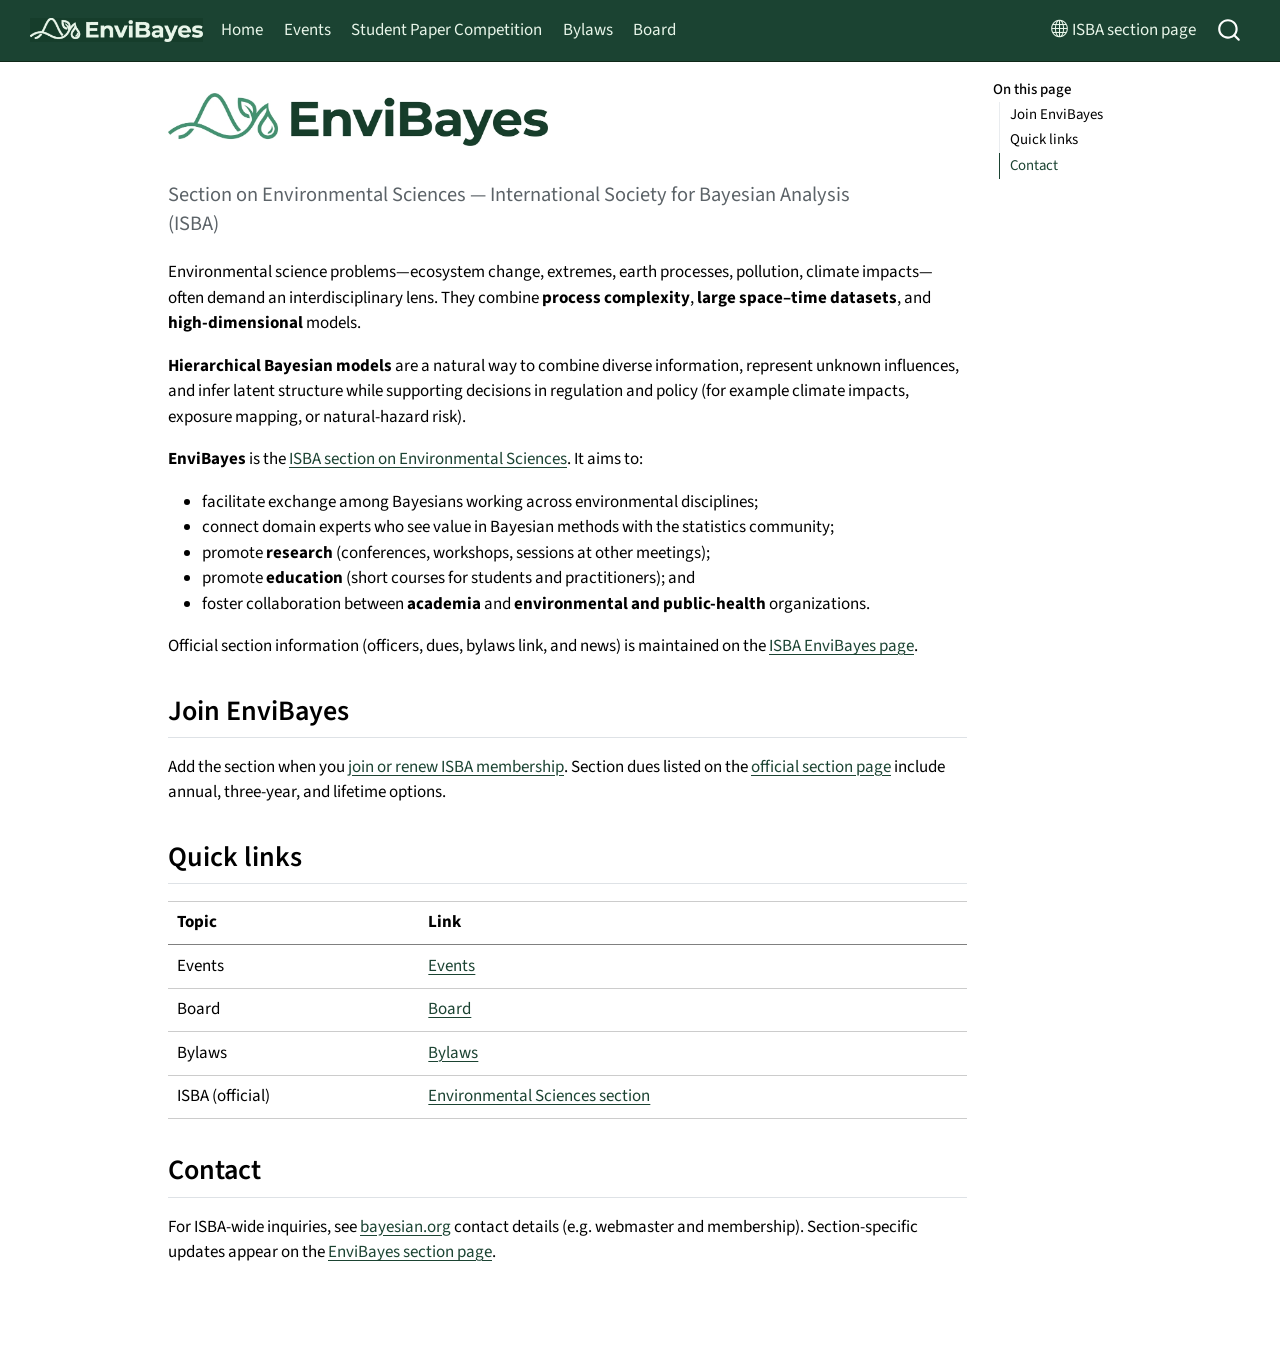
==== commit a14cee60: "Built site for gh-pages" ====
--- a/index.html
+++ b/index.html
@@ -2,7 +2,7 @@
 <html xmlns="http://www.w3.org/1999/xhtml" lang="en" xml:lang="en"><head>
 
 <meta charset="utf-8">
-<meta name="generator" content="quarto-1.9.38">
+<meta name="generator" content="quarto-1.10.18">
 
 <meta name="viewport" content="width=device-width, initial-scale=1.0, user-scalable=yes">
 
@@ -12,10 +12,13 @@
 /* Default styles provided by pandoc.
 ** See https://pandoc.org/MANUAL.html#variables-for-html for config info.
 */
-code{white-space: pre-wrap;}
 span.smallcaps{font-variant: small-caps;}
-div.columns{display: flex; gap: min(4vw, 1.5em);}
-div.column{flex: auto; overflow-x: auto;}
+div.columns{display: flex; gap: 1.5em;}
+div.column{flex: auto;}
+@media screen {
+div.columns{gap: min(4vw, 1.5em);}
+div.column{overflow-x: auto;}
+}
 div.hanging-indent{margin-left: 1.5em; text-indent: -1.5em;}
 ul.task-list{list-style: none;}
 ul.task-list li input[type="checkbox"] {
@@ -39,10 +42,10 @@
 <script src="site_libs/quarto-html/tippy.umd.min.js"></script>
 <script src="site_libs/quarto-html/anchor.min.js"></script>
 <link href="site_libs/quarto-html/tippy.css" rel="stylesheet">
-<link href="site_libs/quarto-html/quarto-syntax-highlighting-15634bcf2e68342d4ad2dfa704d543f6.css" rel="stylesheet" id="quarto-text-highlighting-styles">
+<link href="site_libs/quarto-html/quarto-syntax-highlighting-64a204ab8560d761af7679ceaba22944.css" rel="stylesheet" id="quarto-text-highlighting-styles">
 <script src="site_libs/bootstrap/bootstrap.min.js"></script>
 <link href="site_libs/bootstrap/bootstrap-icons.css" rel="stylesheet">
-<link href="site_libs/bootstrap/bootstrap-d171f620b114732434376a3f0c003dac.min.css" rel="stylesheet" append-hash="true" id="quarto-bootstrap" data-mode="light">
+<link href="site_libs/bootstrap/bootstrap-7721850aa386357b4f235d074fd7d0cf.min.css" rel="stylesheet" append-hash="true" id="quarto-bootstrap" data-mode="light">
 <script id="quarto-search-options" type="application/json">{
   "location": "navbar",
   "copy-button": false,
--- a/site_libs/quarto-html/quarto-syntax-highlighting-64a204ab8560d761af7679ceaba22944.css
+++ b/site_libs/quarto-html/quarto-syntax-highlighting-64a204ab8560d761af7679ceaba22944.css
@@ -0,0 +1,236 @@
+/* quarto syntax highlight colors */
+:root {
+  --quarto-hl-ot-color: #003B4F;
+  --quarto-hl-at-color: #657422;
+  --quarto-hl-ss-color: #20794D;
+  --quarto-hl-an-color: #5E5E5E;
+  --quarto-hl-fu-color: #4758AB;
+  --quarto-hl-st-color: #20794D;
+  --quarto-hl-cf-color: #003B4F;
+  --quarto-hl-op-color: #5E5E5E;
+  --quarto-hl-er-color: #AD0000;
+  --quarto-hl-bn-color: #AD0000;
+  --quarto-hl-al-color: #AD0000;
+  --quarto-hl-va-color: #111111;
+  --quarto-hl-bu-color: inherit;
+  --quarto-hl-ex-color: inherit;
+  --quarto-hl-pp-color: #AD0000;
+  --quarto-hl-in-color: #5E5E5E;
+  --quarto-hl-vs-color: #20794D;
+  --quarto-hl-wa-color: #5E5E5E;
+  --quarto-hl-do-color: #5E5E5E;
+  --quarto-hl-im-color: #00769E;
+  --quarto-hl-ch-color: #20794D;
+  --quarto-hl-dt-color: #AD0000;
+  --quarto-hl-fl-color: #AD0000;
+  --quarto-hl-co-color: #5E5E5E;
+  --quarto-hl-cv-color: #5E5E5E;
+  --quarto-hl-cn-color: #8f5902;
+  --quarto-hl-sc-color: #5E5E5E;
+  --quarto-hl-dv-color: #AD0000;
+  --quarto-hl-kw-color: #003B4F;
+}
+
+/* other quarto variables */
+:root {
+  --quarto-font-monospace: SFMono-Regular, Menlo, Monaco, Consolas, "Liberation Mono", "Courier New", monospace;
+}
+
+/* syntax highlight based on Pandoc's rules */
+pre > code.sourceCode > span {
+  color: #003B4F;
+}
+
+code.sourceCode > span {
+  color: #003B4F;
+}
+
+div.sourceCode,
+div.sourceCode pre.sourceCode {
+  color: #003B4F;
+}
+
+/* Normal */
+code span {
+  color: #003B4F;
+}
+
+/* Alert */
+code span.al {
+  color: #AD0000;
+  font-style: inherit;
+}
+
+/* Annotation */
+code span.an {
+  color: #5E5E5E;
+  font-style: inherit;
+}
+
+/* Attribute */
+code span.at {
+  color: #657422;
+  font-style: inherit;
+}
+
+/* BaseN */
+code span.bn {
+  color: #AD0000;
+  font-style: inherit;
+}
+
+/* BuiltIn */
+code span.bu {
+  font-style: inherit;
+}
+
+/* ControlFlow */
+code span.cf {
+  color: #003B4F;
+  font-weight: bold;
+  font-style: inherit;
+}
+
+/* Char */
+code span.ch {
+  color: #20794D;
+  font-style: inherit;
+}
+
+/* Constant */
+code span.cn {
+  color: #8f5902;
+  font-style: inherit;
+}
+
+/* Comment */
+code span.co {
+  color: #5E5E5E;
+  font-style: inherit;
+}
+
+/* CommentVar */
+code span.cv {
+  color: #5E5E5E;
+  font-style: italic;
+}
+
+/* Documentation */
+code span.do {
+  color: #5E5E5E;
+  font-style: italic;
+}
+
+/* DataType */
+code span.dt {
+  color: #AD0000;
+  font-style: inherit;
+}
+
+/* DecVal */
+code span.dv {
+  color: #AD0000;
+  font-style: inherit;
+}
+
+/* Error */
+code span.er {
+  color: #AD0000;
+  font-style: inherit;
+}
+
+/* Extension */
+code span.ex {
+  font-style: inherit;
+}
+
+/* Float */
+code span.fl {
+  color: #AD0000;
+  font-style: inherit;
+}
+
+/* Function */
+code span.fu {
+  color: #4758AB;
+  font-style: inherit;
+}
+
+/* Import */
+code span.im {
+  color: #00769E;
+  font-style: inherit;
+}
+
+/* Information */
+code span.in {
+  color: #5E5E5E;
+  font-style: inherit;
+}
+
+/* Keyword */
+code span.kw {
+  color: #003B4F;
+  font-weight: bold;
+  font-style: inherit;
+}
+
+/* Operator */
+code span.op {
+  color: #5E5E5E;
+  font-style: inherit;
+}
+
+/* Other */
+code span.ot {
+  color: #003B4F;
+  font-style: inherit;
+}
+
+/* Preprocessor */
+code span.pp {
+  color: #AD0000;
+  font-style: inherit;
+}
+
+/* SpecialChar */
+code span.sc {
+  color: #5E5E5E;
+  font-style: inherit;
+}
+
+/* SpecialString */
+code span.ss {
+  color: #20794D;
+  font-style: inherit;
+}
+
+/* String */
+code span.st {
+  color: #20794D;
+  font-style: inherit;
+}
+
+/* Variable */
+code span.va {
+  color: #111111;
+  font-style: inherit;
+}
+
+/* VerbatimString */
+code span.vs {
+  color: #20794D;
+  font-style: inherit;
+}
+
+/* Warning */
+code span.wa {
+  color: #5E5E5E;
+  font-style: italic;
+}
+
+.prevent-inlining {
+  content: "</";
+}
+
+/*# sourceMappingURL=9d8d5bb603a83b8298b89080a598c93b.css.map */
